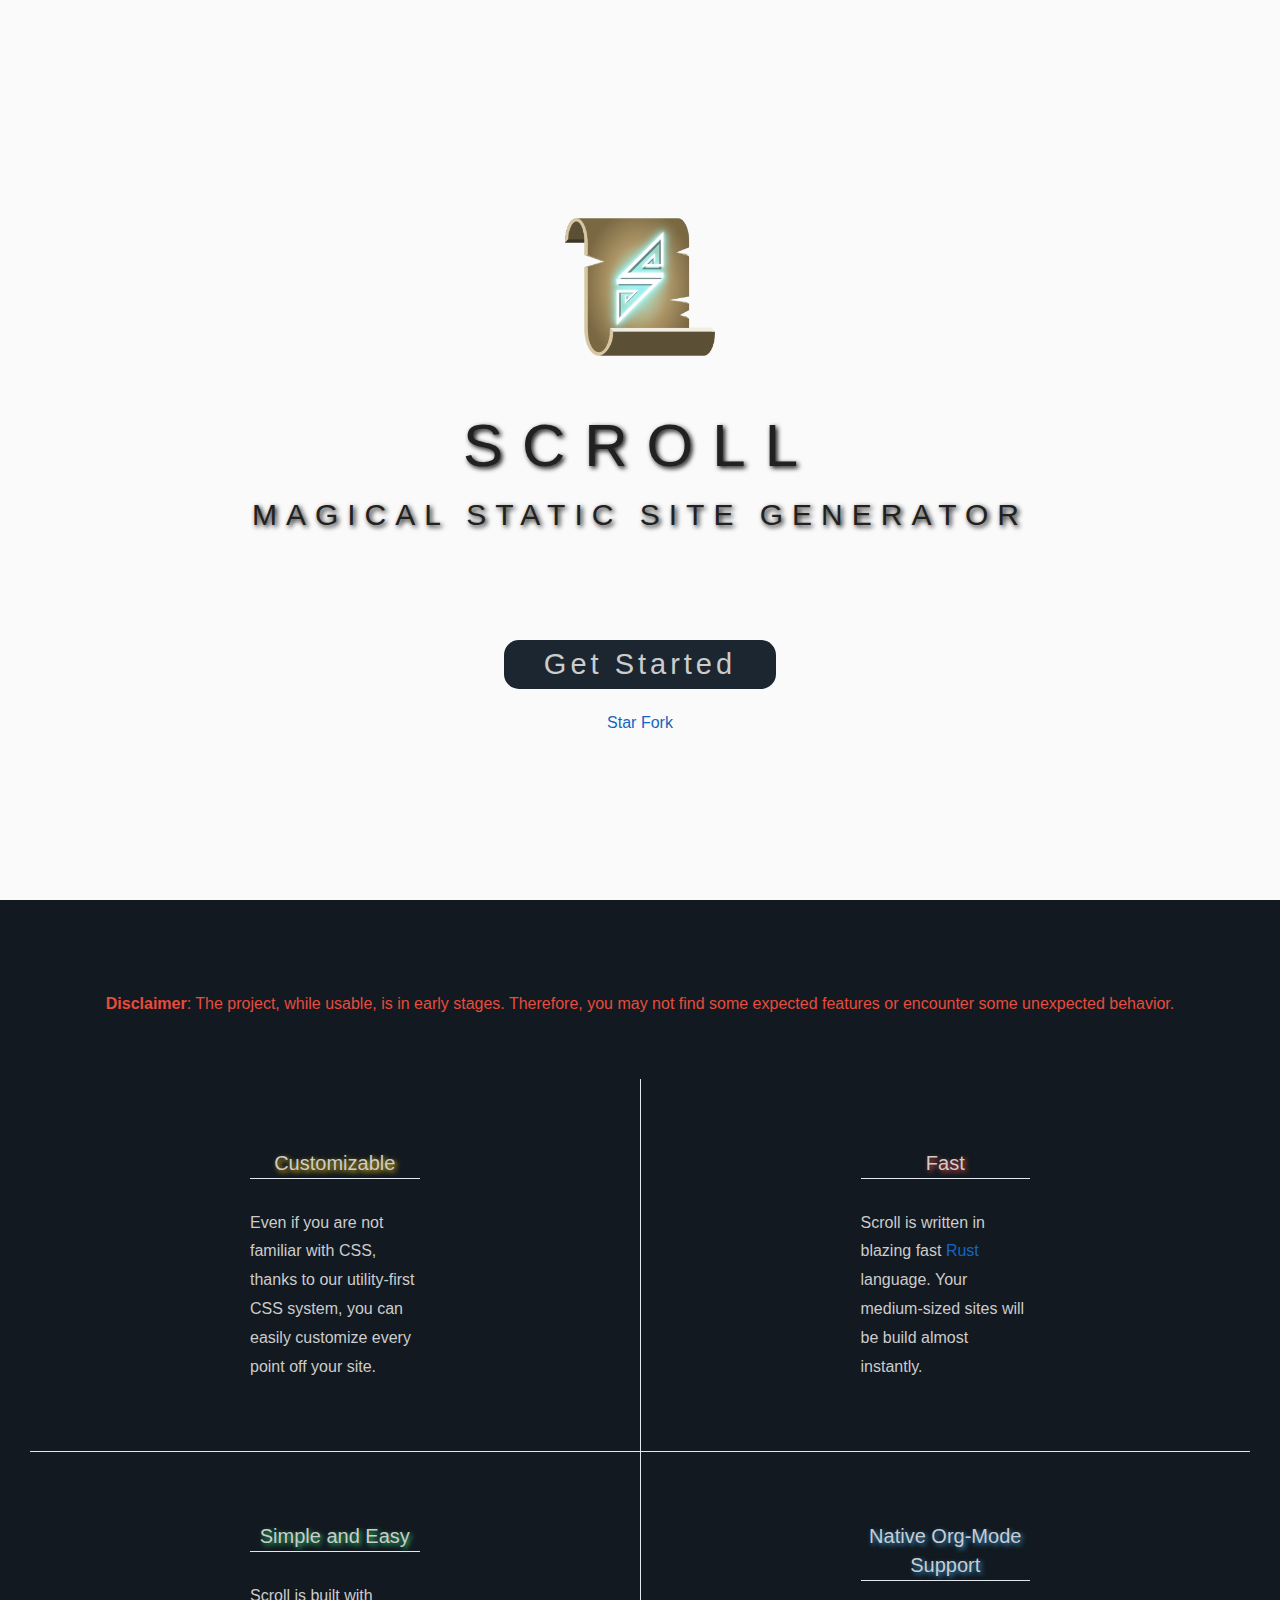
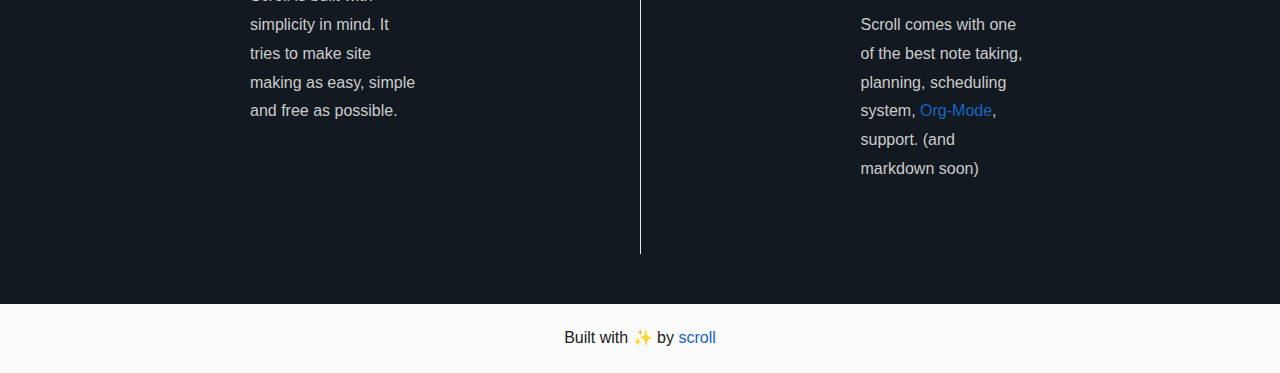
==== index.html @ b47cf2ae "init" ====
<!DOCTYPE html>
<html>
  <head>
    <meta charset="UTF-8">
    <meta name="viewport" content="width=device-width, initial-scale=1">
    <link rel="stylesheet" type="text/css" href="/theme.css">
    <link rel="stylesheet" type="text/css" href="/scroll_style.css">
    <title>✨ SCROLL ✨</title>
  </head>
  <body>
    <div class="w-100% dis-flex fdir-column jc-center ai-center ta-center">
<div class="minh-100vh dis-flex fdir-column jc-center ai-center ta-center">
<img class="m-50 w-150" src="./logo.png" alt="img"/><p class="fw-100 letspa-19 fs-50 md:fs-60 tsha-2px-2px-5px-black">SCROLL</p>
<p class="letspa-9 fs-20 md:fs-30 tsha-2px-2px-5px-black">MAGICAL STATIC SITE GENERATOR</p>
<p class="letspa-4 fs-29 fm-'arial' bc-space_7 hover:bc-space p-10-40 rad-15 mt-90 astart"><a href="./docs/installation.html">Get Started</a></p>
<div class="dis-f">

<script async defer src="https://buttons.github.io/buttons.js"></script>

<a class="github-button" href="https://github.com/metinur/scroll"
data-size="large" aria-label="Star metinur/scroll on GitHub">Star</a>

<a class="github-button" href="https://github.com/metinur/scroll/fork"
data-icon="octicon-repo-forked" data-size="large" aria-label="Fork
metinur/scroll on GitHub">Fork</a></div>
</div>
<div class="dis-flex fdir-column w-100% bc-space_8 clr-white_6 p-50-30 ta-left">
<p class="ta-center m-40 mb-60 clr-red"><b>Disclaimer</b>: The project, while usable, is in early stages. Therefore, you may not find some expected features or encounter some unexpected behavior.</p>
<div class="dis-flex fdir-column md:fdir-row">
<div class="f-1 p-40-10 md:p-40-190  borw-0-0-1-0 md:borw-0-1-1-0">
<p class="fs-2rem borbw-1 ta-center m-30 tsha-2px-2px-5px-yellow">Customizable</p>
<p class="m-30">Even if you are not familiar with CSS, thanks to our utility-first CSS system, you can easily customize every point off your site.</p>
</div>
<div class="f-1 p-40-10 md:p-40-190 borw-0-0-1-0 md:borbw-1">
<p class="fs-2rem borbw-1 ta-center m-30 tsha-2px-2px-5px-red">Fast</p>
<p class="m-30">Scroll is written in blazing fast <a href="https://www.rust-lang.org/">Rust</a> language. Your medium-sized sites will be build almost instantly.</p>
</div>
</div>
<div class="dis-flex fdir-column md:fdir-row">
<div class="f-1 p-40-10 md:p-40-190 borw-0-0-1-0 md:borw-0-1-0-0">
<p class="fs-2rem borbw-1 ta-center m-30 tsha-2px-2px-5px-green">Simple and Easy</p>
<p class="m-30">Scroll is built with simplicity in mind. It tries to make site making as easy, simple and free as possible.</p>
</div>
<div class="f-1 p-40-10 md:p-40-190 borw-0 md:borw-0">
<p class="fs-2rem borbw-1 ta-center m-30 tsha-2px-2px-5px-blue">Native Org-Mode Support</p>
<p class="m-30">Scroll comes with one of the best note taking, planning, scheduling system, <a href="https://orgmode.org/">Org-Mode</a>, support. (and markdown soon)</p>
</div>
</div>
</div>
</div>
<div class="ta-center">
<p class="ta-center">Built with ✨ by <a href="https://github.com<i>metinUr</i>scroll">scroll</a></p>
</div>

  </body>
</html>
---- theme.css ----
/*************************************************************************/
/* Copyright (c) 2020 Metin Ur                                           */
/*                                                                       */
/* Permission is hereby granted, free of charge, to any person obtaining */
/* a copy of this software and associated documentation files (the       */
/* "Software"), to deal in the Software without restriction, including   */
/* without limitation the rights to use, copy, modify, merge, publish,   */
/* distribute, sublicense, and/or sell copies of the Software, and to    */
/* permit persons to whom the Software is furnished to do so, subject to */
/* the following conditions:                                             */
/*                                                                       */
/* The above copyright notice and this permission notice shall be        */
/* included in all copies or substantial portions of the Software.       */
/*                                                                       */
/* THE SOFTWARE IS PROVIDED "AS IS", WITHOUT WARRANTY OF ANY KIND,       */
/* EXPRESS OR IMPLIED, INCLUDING BUT NOT LIMITED TO THE WARRANTIES OF    */
/* MERCHANTABILITY, FITNESS FOR A PARTICULAR PURPOSE AND NONINFRINGEMENT.*/
/* IN NO EVENT SHALL THE AUTHORS OR COPYRIGHT HOLDERS BE LIABLE FOR ANY  */
/* CLAIM, DAMAGES OR OTHER LIABILITY, WHETHER IN AN ACTION OF CONTRACT,  */
/* TORT OR OTHERWISE, ARISING FROM, OUT OF OR IN CONNECTION WITH THE     */
/* SOFTWARE OR THE USE OR OTHER DEALINGS IN THE SOFTWARE.                */
/*************************************************************************/

*,
::before,
::after {
  box-sizing: inherit;
  border-width: 0;
  border-style: solid;
  border-color: #e2e8f0;
}

html {
  box-sizing: border-box;
  font-size: 62.5%;
}

body {
  margin: 0;
  color: #212121;
  background-color: #FAFAFA;
  font-family: Lato, Helvetica, sans-serif;
  font-size: 1.6em;
  font-weight: 300;
  line-height: 1.8em;
}
@media only screen and (max-width: 768px) {
  body {
    font-size: 1.6em;
    line-height: 1.6em;
  }
}

a {
  font-weight: 300;
  color: #1565c0;
  text-decoration: none;
}
a:focus, a:hover {
  text-decoration: underline;
}

p {
  margin: 2rem 0 2rem 0;
}

h1,
h2,
h3,
h4,
h5,
h6 {
  font-family: Lato, Helvetica, sans-serif;
  font-weight: 700;
  color: #000;
  margin: 3.4rem 0 1.2rem 0;
}

h1 {
  font-size: 3.2rem;
  line-height: 3.6rem;
}
@media only screen and (max-width: 768px) {
  h1 {
    font-size: 3rem;
    line-height: 3.4rem;
  }
}

h2 {
  font-size: 2.8rem;
  line-height: 3.2rem;
}
@media only screen and (max-width: 768px) {
  h2 {
    font-size: 2.6rem;
    line-height: 3rem;
  }
}

h3 {
  font-size: 2.4rem;
  line-height: 2.8rem;
}
@media only screen and (max-width: 768px) {
  h3 {
    font-size: 2.2rem;
    line-height: 2.6rem;
  }
}

h4 {
  font-size: 2.2rem;
  line-height: 2.6rem;
}
@media only screen and (max-width: 768px) {
  h4 {
    font-size: 2rem;
    line-height: 2.4rem;
  }
}

h5 {
  font-size: 2rem;
  line-height: 2.4rem;
}
@media only screen and (max-width: 768px) {
  h5 {
    font-size: 1.8rem;
    line-height: 2.2rem;
  }
}

h6 {
  font-size: 1.8rem;
  line-height: 2.2rem;
}
@media only screen and (max-width: 768px) {
  h6 {
    font-size: 1.6rem;
    line-height: 2rem;
  }
}

b, strong {
  font-weight: 700;
}

pre {
  display: block;
  font-family: "Source Code Pro", "Lucida Console", monospace;
  font-size: 1.6rem;
  font-weight: 400;
  line-height: 2.6rem;
  margin: 2rem 0 2rem 0;
  padding: 2rem;
  overflow-x: auto;
}
pre code {
  display: inline-block;
  background-color: inherit;
  color: inherit;
}

code {
  font-family: "Source Code Pro", "Lucida Console", monospace;
  font-size: 1.6rem;
  font-weight: 400;
  background-color: #E0E0E0;
  color: #212121;
  padding: 0.2rem 0.4rem 0.2rem 0.4rem;
}

blockquote {
  border-left: 2px solid #E0E0E0;
  padding-left: 2rem;
  line-height: 2.2rem;
  font-weight: 400;
  font-style: italic;
}

th, td {
  padding: 1.6rem;
}

table {
  border-collapse: collapse;
}

table td, table th {
  border: 2px solid #000;
}

table tr:first-child th {
  border-top: 0;
}

table tr:last-child td {
  border-bottom: 0;
}

table tr td:first-child,
table tr th:first-child {
  border-left: 0;
}

table tr td:last-child,
table tr th:last-child {
  border-right: 0;
}

img {
  max-width: 100%;
}

hr {
  background-color: #191919;
  height: 2px;
}

footer {
  width: 100%;
  text-align: center;
  line-height: 2rem;
  padding: 3rem;
}

footer a {
  color: #1565c0;
}

.container {
  max-width: 95vw;
  margin: 5px;
  margin-top: 0;
  width: 100%;
  padding-left: 2.0rem;
  padding-right: 2.0rem;
}

.title {
  margin: 0;
  margin-bottom: 1rem;
  font-size: 5.4rem;
  line-height: 6.2rem;
  text-align: center;
}

.date {
  font-size: 1.4rem;
  line-height: 1rem;
  text-align: center;
  margin: 0;
  opacity: 0.6;
}

.nav {
  padding: 15px;
  font-size: 2rem;
  color: black;
}

.astart a{
    color:#cccccc;
}
.incon {
  display:flex;
  flex-direction: column;
}
.pagecon {
  border-left: none;
  padding: 25px;
}

@media (min-width: 768px) {
.md\:width {
  max-width: 90.0rem;

  margin: 0 auto;
  margin-top: 0;
}
.md\:fdir {
  flex-direction: row;
}
.md\:pagecon {
  border-left: 3px solid blue;
  padding: 35px;
  max-width: 70rem
}
}
---- scroll_style.css ----
.borw-0 {
 border-width: 0px;
}
.clr-white_6 {
 color: #cccccc;
}
.bc-space_8 {
 background-color: #121920;
}
.rad-20 {
 border-radius: 20px;
}
.bc-red_8 {
 background-color: #5d1f18;
}
.m-40 {
 margin: 40px;
}
.m-50 {
 margin: 50px;
}
.rad-15 {
 border-radius: 15px;
}
.bc-\#9b59b688 {
 background-color: #9b59b688;
}
.p-50-30 {
 padding: 50px 30px;
}
.p-10-40 {
 padding: 10px 40px;
}
.tsha-2px-2px-5px-green {
 text-shadow: 2px 2px 5px #2ecc71;
}
.dis-f {
 display:;
}
.p-40-10 {
 padding: 40px 10px;
}
.ta-left {
 text-align: left;
}
.fm-\'arial\' {
 font-family: 'arial';
}
.bc-red_2 {
 background-color: #f5b7b1;
}
.p-5-15 {
 padding: 5px 15px;
}
.bc-red_5_5 {
 background-color: #e74c3c7f;
}
.bc-green {
 background-color: #2ecc71;
}
.jc-sb {
 justify-content: space-between;
}
.fw-100 {
 font-weight: 100;
}
.tsha-2px-2px-5px-yellow {
 text-shadow: 2px 2px 5px #f1c40f;
}
.letspa-19 {
 letter-spacing: 19px;
}
.bc-red {
 background-color: #e74c3c;
}
.fs-20 {
 font-size: 20px;
}
.hover\:bc-space:hover {
 background-color: #2c3e50;
}
.clr-grey_8 {
 color: #3c4243;
}
.dis-flex {
 display: flex;
}
.bc-black {
 background-color: #000000;
}
.letspa-9 {
 letter-spacing: 9px;
}
.bc-blue {
 background-color: #3498db;
}
.bc-\#9b59b6 {
 background-color: #9b59b6;
}
.mb-20 {
 margin-bottom: 20px;
}
.fs-30 {
 font-size: 30px;
}
.fs-50 {
 font-size: 50px;
}
.m-30 {
 margin: 30px;
}
.minh-100vh {
 min-height: 100vh;
}
.borbw-1 {
 border-bottom-width: 1px;
}
.letspa-4 {
 letter-spacing: 4px;
}
.tsha-2px-2px-5px-blue {
 text-shadow: 2px 2px 5px #3498db;
}
.bc-space_7 {
 background-color: #1b2631;
}
.jc-center {
 justify-content: center;
}
.h-64 {
 height: 64px;
}
.w-64 {
 width: 64px;
}
.bc-\#F0F0F0 {
 background-color: #F0F0F0;
}
.fs-29 {
 font-size: 29px;
}
.mb-60 {
 margin-bottom: 60px;
}
.fdir-row {
 flex-direction: row;
}
.tsha-2px-2px-5px-black {
 text-shadow: 2px 2px 5px #000000;
}
.borw-0-0-1-0 {
 border-width: 0px 0px 1px 0px;
}
.m-0 {
 margin: 0px;
}
.fs-2rem {
 font-size: 2rem;
}
.p-20 {
 padding: 20px;
}
.f-1 {
 flex: 1;
}
.fdir-column {
 flex-direction: column;
}
.p-30 {
 padding: 30px;
}
.w-150 {
 width: 150px;
}
.w-100\% {
 width: 100%;
}
.borbw-3 {
 border-bottom-width: 3px;
}
.clr-red {
 color: #e74c3c;
}
.ai-center {
 align-items: center;
}
.mt-64 {
 margin-top: 64px;
}
.h-80 {
 height: 80px;
}
.ta-center {
 text-align: center;
}
.mt-90 {
 margin-top: 90px;
}
.tsha-2px-2px-5px-red {
 text-shadow: 2px 2px 5px #e74c3c;
}
.clr-white {
 color: #ffffff;
}
@media (min-width: 640px) {
 .sm\:bc-green {
 background-color: #2ecc71;
}
}
@media (min-width: 768px) {
 .md\:hover\:bor-black-3-solid:hover {
 border: #000000 3px solid;
}
.md\:p-40-190 {
 padding: 40px 190px;
}
.md\:borw-0-1-1-0 {
 border-width: 0px 1px 1px 0px;
}
.md\:m-30 {
 margin: 30px;
}
.md\:fs-30 {
 font-size: 30px;
}
.md\:fs-60 {
 font-size: 60px;
}
.md\:borw-0 {
 border-width: 0px;
}
.md\:fdir-row {
 flex-direction: row;
}
.md\:borw-0-1-0-0 {
 border-width: 0px 1px 0px 0px;
}
.md\:borbw-1 {
 border-bottom-width: 1px;
}
.md\:bc-blue {
 background-color: #3498db;
}
}
@media (min-width: 1024px) {
 .lg\:bc-pink {
 background-color: #ed64a6;
}
}
@media (min-width: 1280px) {
 .xl\:bc-teal {
 background-color: #1abc9c;
}
}
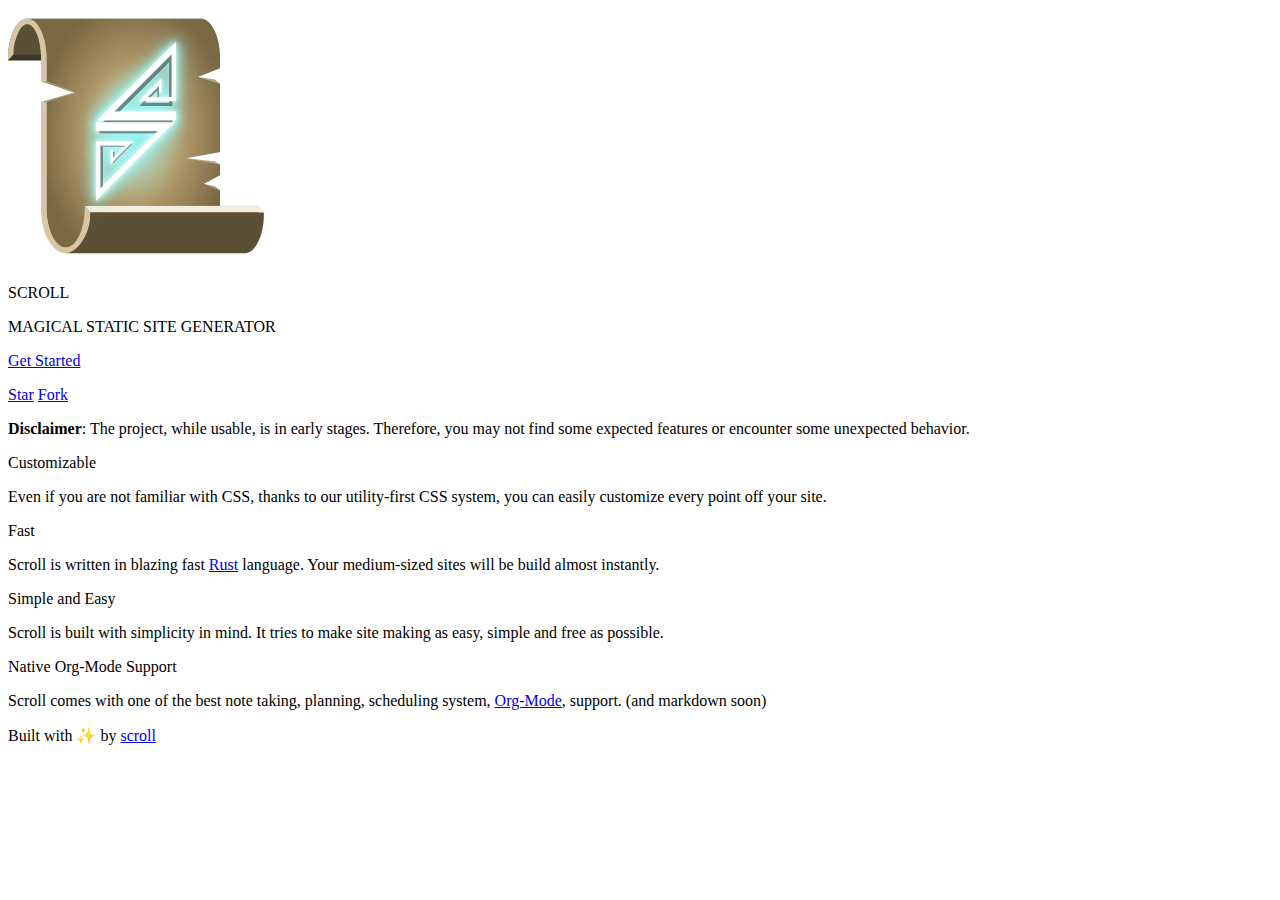
==== commit dbad3f66: "linking" ====
--- a/index.html
+++ b/index.html
@@ -4,8 +4,8 @@
   <head>
     <meta charset="UTF-8">
     <meta name="viewport" content="width=device-width, initial-scale=1">
-    <link rel="stylesheet" type="text/css" href="/theme.css">
-    <link rel="stylesheet" type="text/css" href="/scroll_style.css">
+    <link rel="stylesheet" type="text/css" href="/scroll-doc/theme.css">
+    <link rel="stylesheet" type="text/css" href="/scroll-doc/scroll_style.css">
     <title>✨ SCROLL ✨</title>
   </head>
   <body>
@@ -13,7 +13,7 @@
 <div class="minh-100vh dis-flex fdir-column jc-center ai-center ta-center">
 <img class="m-50 w-150" src="./logo.png" alt="img"/><p class="fw-100 letspa-19 fs-50 md:fs-60 tsha-2px-2px-5px-black">SCROLL</p>
 <p class="letspa-9 fs-20 md:fs-30 tsha-2px-2px-5px-black">MAGICAL STATIC SITE GENERATOR</p>
-<p class="letspa-4 fs-29 fm-'arial' bc-space_7 hover:bc-space p-10-40 rad-15 mt-90 astart"><a href="./docs/installation.html">Get Started</a></p>
+<p class="letspa-4 fs-29 fm-'arial' bc-space_7 hover:bc-space p-10-40 rad-15 mt-90"><a href="./docs/installation.html">Get Started</a></p>
 <div class="dis-f">
 
 <script async defer src="https://buttons.github.io/buttons.js"></script>
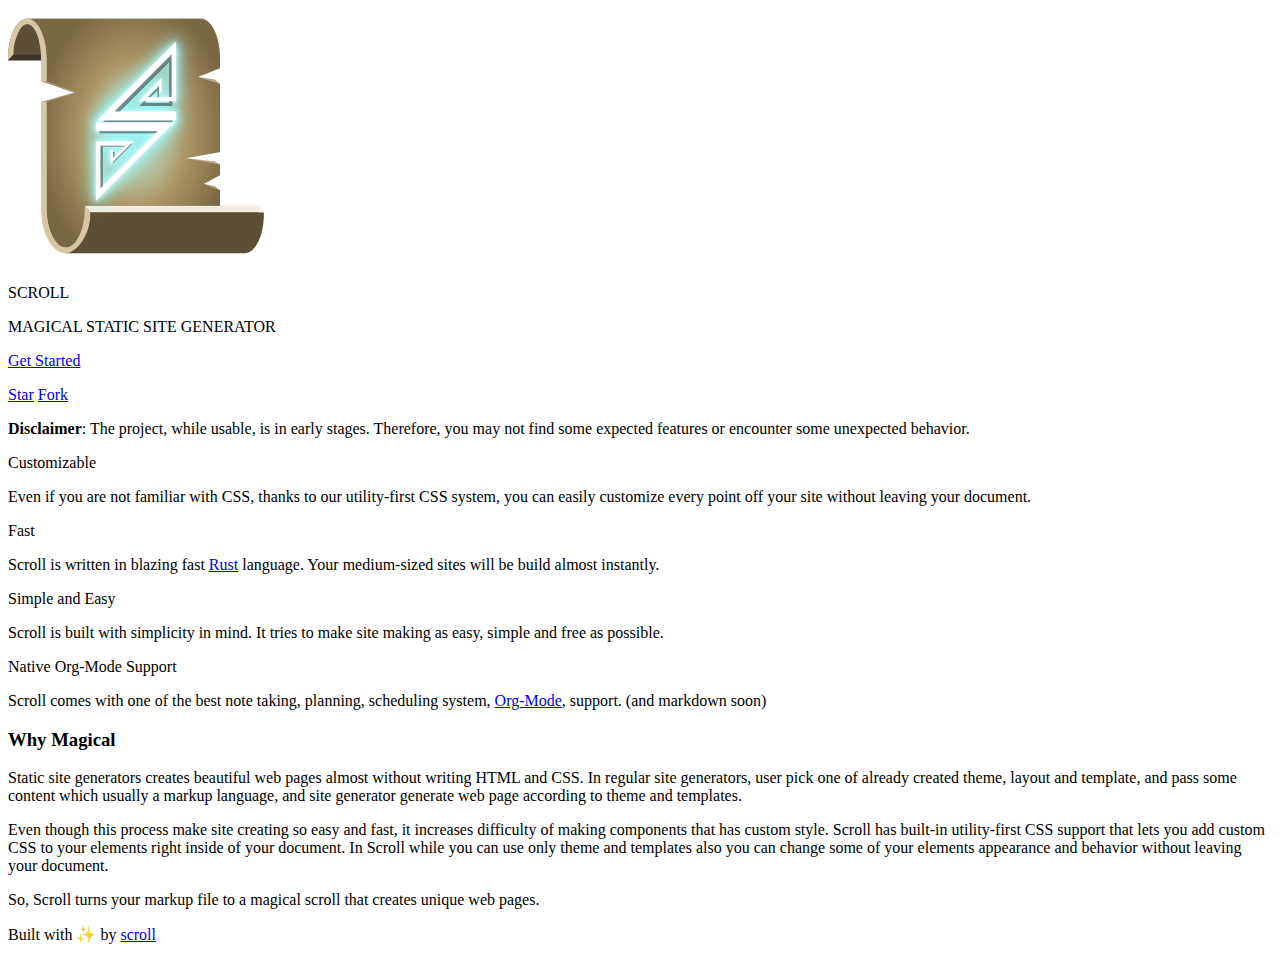
==== commit 5891aa5a: "-" ====
--- a/index.html
+++ b/index.html
@@ -10,7 +10,7 @@
   </head>
   <body>
     <div class="w-100% dis-flex fdir-column jc-center ai-center ta-center">
-<div class="minh-100vh dis-flex fdir-column jc-center ai-center ta-center">
+<div class="minh-100vh dis-flex fdir-column jc-center ai-center">
 <img class="m-50 w-150" src="./logo.png" alt="img"/><p class="fw-100 letspa-19 fs-50 md:fs-60 tsha-2px-2px-5px-black">SCROLL</p>
 <p class="letspa-9 fs-20 md:fs-30 tsha-2px-2px-5px-black">MAGICAL STATIC SITE GENERATOR</p>
 <p class="letspa-4 fs-29 fm-'arial' bc-space_7 hover:bc-space p-10-40 rad-15 mt-90"><a href="./docs/installation.html">Get Started</a></p>
@@ -25,12 +25,12 @@
 data-icon="octicon-repo-forked" data-size="large" aria-label="Fork
 metinur/scroll on GitHub">Fork</a></div>
 </div>
-<div class="dis-flex fdir-column w-100% bc-space_8 clr-white_6 p-50-30 ta-left">
-<p class="ta-center m-40 mb-60 clr-red"><b>Disclaimer</b>: The project, while usable, is in early stages. Therefore, you may not find some expected features or encounter some unexpected behavior.</p>
+<div class="dis-flex fdir-column jc-center ai-center w-100% bc-space_8 clr-white_6 p-50-30">
+<p class="ta-center m-100-10 clr-red"><b>Disclaimer</b>: The project, while usable, is in early stages. Therefore, you may not find some expected features or encounter some unexpected behavior.</p>
 <div class="dis-flex fdir-column md:fdir-row">
 <div class="f-1 p-40-10 md:p-40-190  borw-0-0-1-0 md:borw-0-1-1-0">
 <p class="fs-2rem borbw-1 ta-center m-30 tsha-2px-2px-5px-yellow">Customizable</p>
-<p class="m-30">Even if you are not familiar with CSS, thanks to our utility-first CSS system, you can easily customize every point off your site.</p>
+<p class="m-30">Even if you are not familiar with CSS, thanks to our utility-first CSS system, you can easily customize every point off your site without leaving your document.</p>
 </div>
 <div class="f-1 p-40-10 md:p-40-190 borw-0-0-1-0 md:borbw-1">
 <p class="fs-2rem borbw-1 ta-center m-30 tsha-2px-2px-5px-red">Fast</p>
@@ -47,6 +47,12 @@
 <p class="m-30">Scroll comes with one of the best note taking, planning, scheduling system, <a href="https://orgmode.org/">Org-Mode</a>, support. (and markdown soon)</p>
 </div>
 </div>
+<h3 class="clr-white m-75" id="why-magical">Why Magical</h3>
+<div class="w-95% md:w-60% dis-f ai-center">
+<p class="borbw-2">Static site generators creates beautiful web pages almost without writing HTML and CSS. In regular site generators, user pick one of already created theme, layout and template, and pass some content which usually a markup language, and site generator generate web page according to theme and templates.</p>
+<p class="borbw-2">Even though this process make site creating so easy and fast, it increases difficulty of making components that has custom style.  Scroll has built-in utility-first CSS support that lets you add custom CSS to your elements right inside of your document. In Scroll while you can use only theme and templates also you can change some of your elements appearance and behavior without leaving your document.</p>
+<p class="borbw-2">So, Scroll turns your markup file to a magical scroll that creates unique web pages.</p>
+</div>
 </div>
 </div>
 <div class="ta-center">
